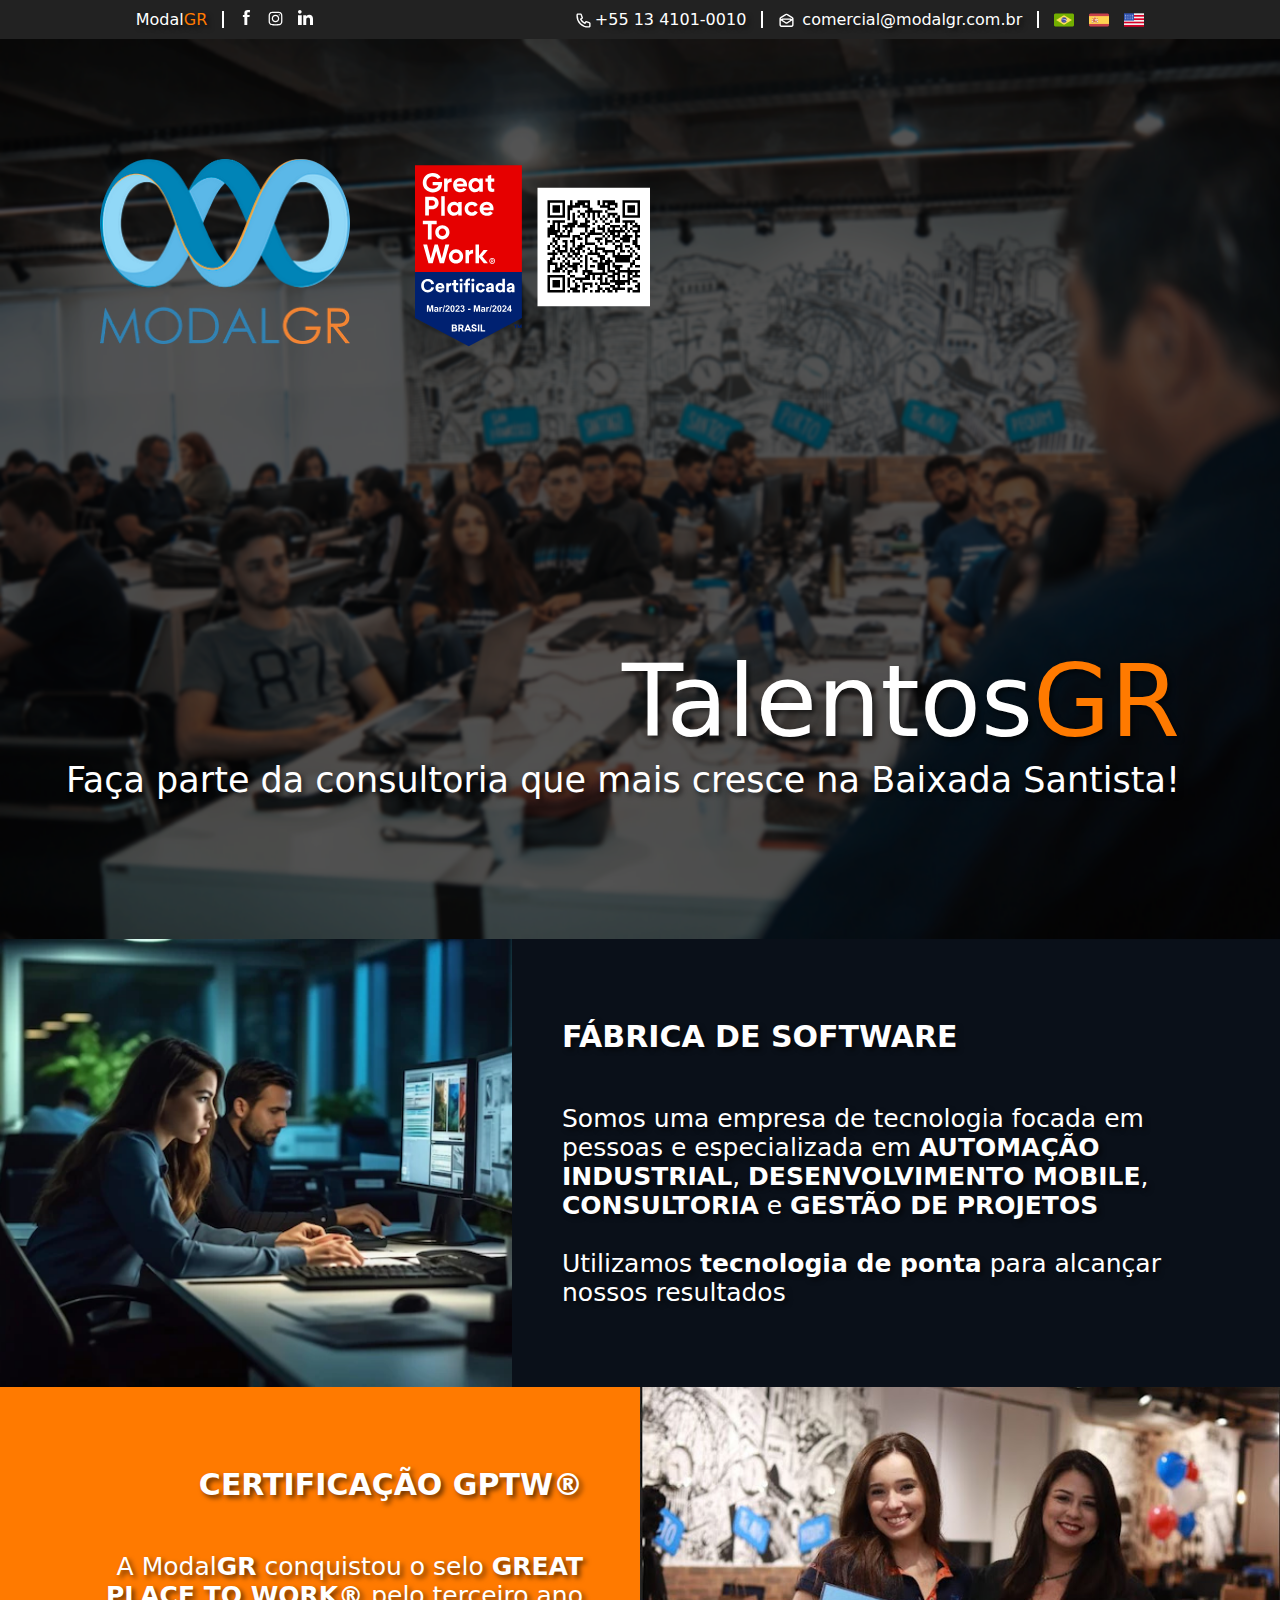
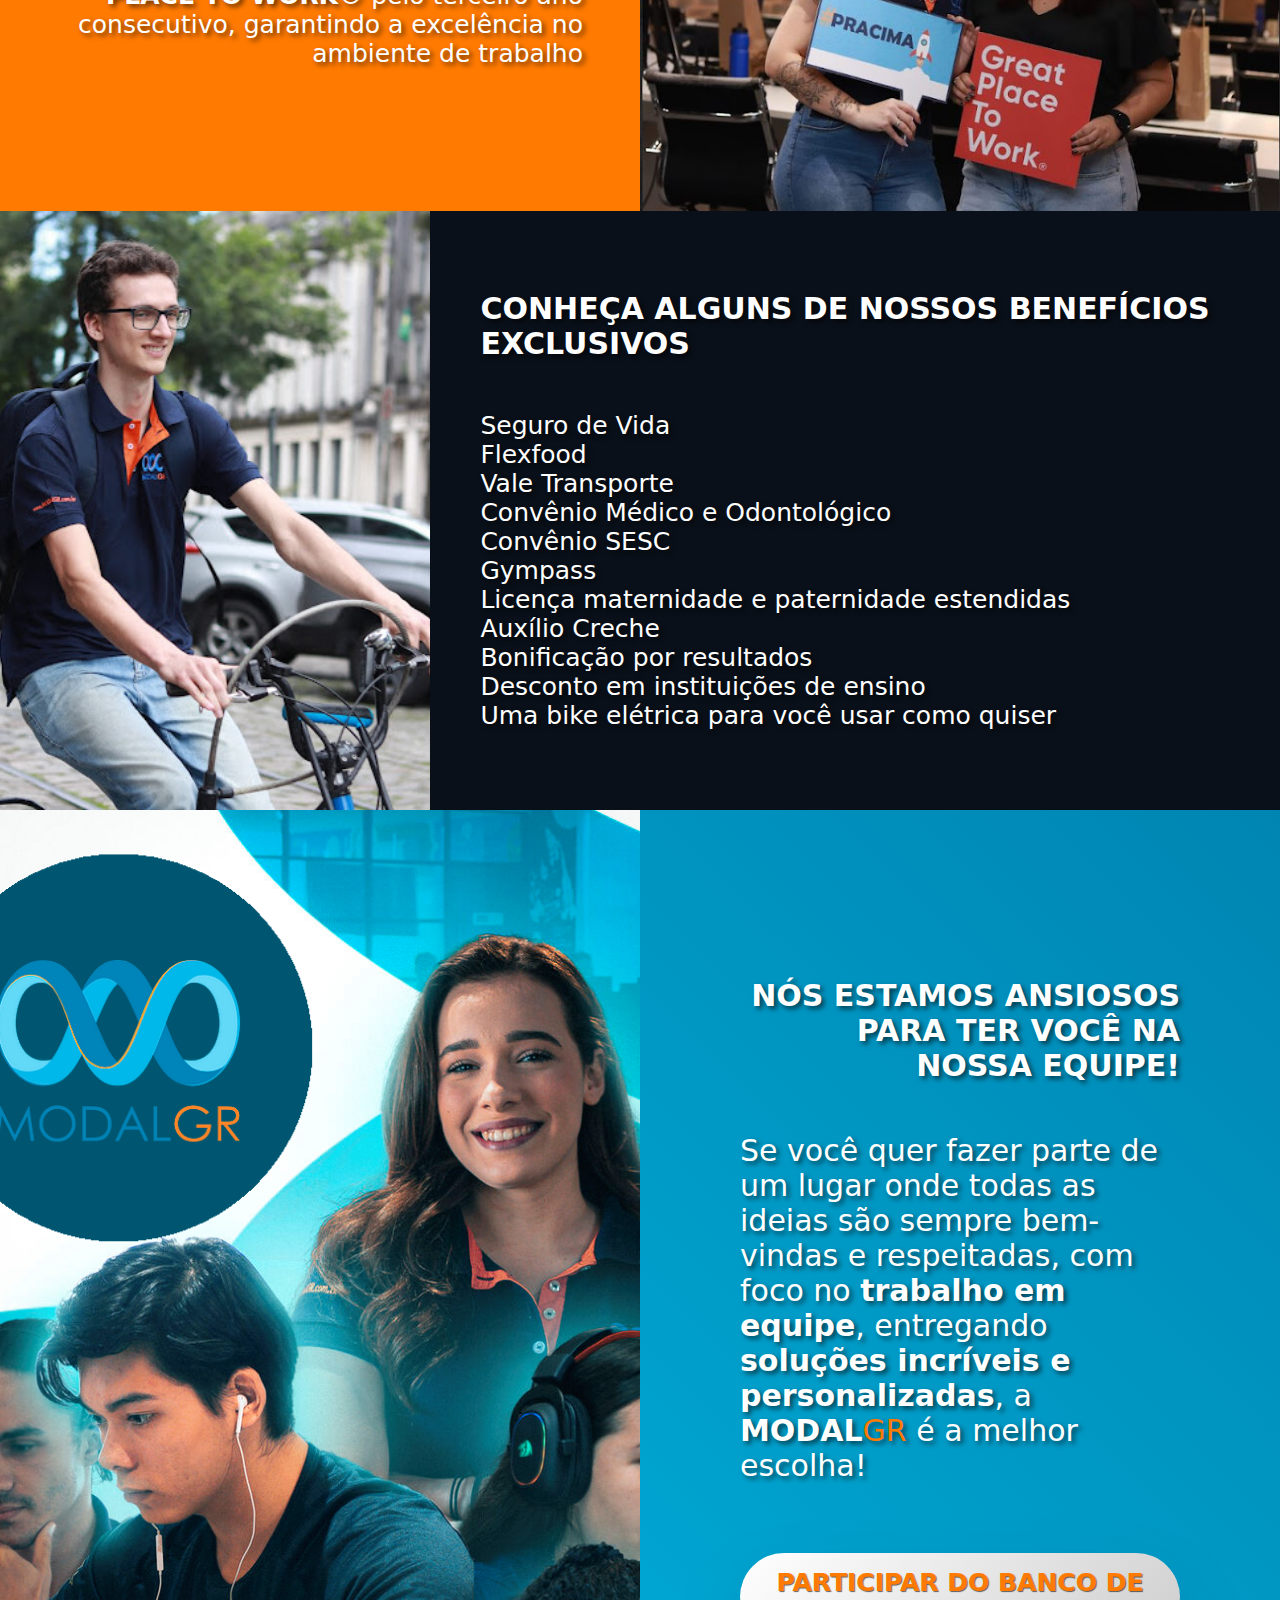
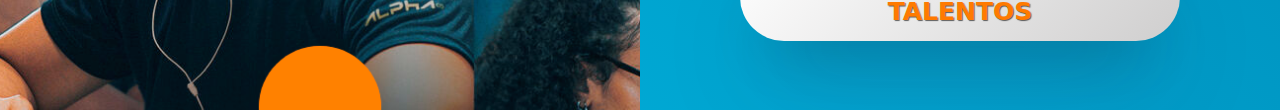
==== index.html @ 8b61ebad "ADD: Alteracao nome talentosGR.html > index.html" ====
<!DOCTYPE html>
<html>

<head>
  <meta charset="utf-8">
  <meta name="viewport" content="width=device-width">
  <title>TalentosGR - Banco de Talentos</title>
  <link href="/css/global.css" rel="stylesheet" type="text/css" />
  <link rel="icon" type="images/x-icon" href="/img/logo-modalgr.png" />
</head>

<body>
  <script src="/js/talentosGR.js"></script>

  <header>
    <div id="menu">
      <ul id="social">
        <li><a href="https://modalgr.com.br/">Modal<span id="orange-text">GR</span></li>
        <li class="white-bar"></li>
        <li><a href="https://www.facebook.com/modalgr"><img class="icon-white-svg" src="/img/facebook.svg"
              alt="Facebook"></a></li>
        <li><a href="https://www.instagram.com/modalgr/"><img class="icon-white-svg" src="/img/instagram.svg"
              alt="Instagram"></a></li>
        <li><a href="https://www.linkedin.com/company/modalgr/mycompany/"><img class="icon-white-svg"
              src="/img/linkedin.svg" alt="LinkedIn"></a></li>
      </ul>
      <ul id="contacts">
        <li>
          <p>+55 13 4101-0010</p>
        </li>
        <li class="white-bar"></li>
        <li><a href="mailto:comercial@modalgr.com.br">comercial@modalgr.com.br</a></li>
        <li class="white-bar"></li>
        <li><a href="#"><img class="icon" src="/img/brazil.png" alt="Português do Brasil"></a></li>
        <li><a href="#"><img class="icon" src="/img/spain.png" alt="Espanhol"></a></li>
        <li><a href="#"><img class="icon" src="/img/us.png" alt="Inglês Americano"></a></li>
      </ul>
    </div>
  </header>

  <section id="hero">
    <ul>
      <li><a href="https://modalgr.com.br/"><img src="/img/logo-modalgr.png" alt="Logo ModalGR"></a></li>
      <li><a href="https://certificacao.gptw.info/certificated-company/67201640000130"><img src="/img/gptw.svg"
            alt="Certificação GPTW (Great Place To Work). Março de 2023 até março de 2024."></a></li>
    </ul>

    <div id="hero-action">
      <h1>Talentos<span id="orange-text">GR</span></h1>
      <h2>Faça parte da consultoria que mais cresce na Baixada Santista!</h2>
    </div>
  </section>

  <section id="fabrica">
    <img src="/img/pessoas8.webp" alt="Homem e mulher trabalhando em um computador">
    <div id="fabrica-text">
      <h3>FÁBRICA DE SOFTWARE</h3>
      <p>Somos uma empresa de tecnologia focada em pessoas e especializada em <span id="bold">AUTOMAÇÃO
          INDUSTRIAL</span>, <span id="bold">DESENVOLVIMENTO MOBILE</span>, <span id="bold">CONSULTORIA</span> e
        <span id="bold"> GESTÃO DE PROJETOS</span><br><br>
        Utilizamos <span id="bold">tecnologia de ponta</span> para alcançar nossos resultados
      </p>
    </div>
  </section>

  <section id="gptw">
    <div id="gptw-text">
      <h3>CERTIFICAÇÃO GPTW®</h3>
      <p>A Modal<span id="bold">GR</span> conquistou o selo <span id="bold"> GREAT PLACE TO WORK®</span> pelo terceiro
        ano consecutivo, garantindo a excelência no
        ambiente de trabalho
      </p>
    </div>
    <img src="/img/pessoas6.jpg"
      alt="Duas mulheres segurando duas placas. À esquerda lê-se: PRACIMA. À direita lê-se: GREAT PLACE TO WORK.">
  </section>

  <section id="beneficios">
    <img src="/img/pessoas9.jpg" alt="">
    <div id="beneficios-text">
      <h3>CONHEÇA ALGUNS DE NOSSOS BENEFÍCIOS EXCLUSIVOS</h3>
      <ul>
        <li>
          <p>Seguro de Vida</p>
        </li>
        <li>
          <p>Flexfood</p>
        </li>
        <li>
          <p>Vale Transporte</p>
        </li>
        <li>
          <p>Convênio Médico e Odontológico</p>
        </li>
        <li>
          <p>Convênio SESC</p>
        </li>
        <li>
          <p>Gympass</p>
        </li>
        <li>
          <p>Licença maternidade e paternidade estendidas</p>
        </li>
        <li>
          <p>Auxílio Creche</p>
        </li>
        <li>
          <p>Bonificação por resultados</p>
        </li>
        <li>
          <p>Desconto em instituições de ensino</p>
        </li>
        <li>
          <p>Uma bike elétrica para você usar como quiser</p>
        </li>
      </ul>
    </div>
  </section>

  <section id="banco">
    <img src="/img/pessoas10.png" alt="">
    <div id="banco-text">
      <h3>NÓS ESTAMOS ANSIOSOS PARA TER VOCÊ NA NOSSA EQUIPE!</h3>
      <p>Se você quer fazer parte de um lugar onde todas as ideias são sempre bem-vindas e respeitadas, com foco no
        <span id="bold"> trabalho em equipe</span>, entregando <span id="bold"> soluções incríveis e
          personalizadas</span>, a <span id="bold">MODAL<span id="orange-text">GR</span></span> é a melhor escolha!
      </p>
      <a id="button-banco" href="">PARTICIPAR DO BANCO DE TALENTOS</a>
    </div>

  </section>
</body>

</html>
---- css/global.css ----
@import url(/css/hero.css);
@import url(/css/fabrica.css);
@import url(/css/gptw.css);
@import url(beneficios.css);
@import url(/css/banco.css);

* {
    box-sizing: border-box;
    padding: 0;
    margin: 0;
    scroll-behavior: smooth;
    transition: ease-in-out;
}

html{
    overflow-x: hidden;
}

:root {
    --cor-branco: #FFFFFF;
    --cor-preto: #000000;
    --cor-cinza: #222222;
    --cor-laranja: #FF7A00;
}

html {
    scroll-snap-type: y mandatory;
}

li {
    list-style-type: none;
}

.white-bar {
    height: 17px;
    width: 2px;
    background-color: var(--cor-branco);
}

.icon {
    width: 20px;
    height: 20px;
}

.icon-white-svg{
    width: 15px;
    height: 15px;
    filter: invert(100%) sepia(4%) saturate(17%) hue-rotate(128deg) brightness(104%) contrast(107%);
}

a,
p, h1, h2, h3 {
    font-family: system-ui, -apple-system, BlinkMacSystemFont, 'Segoe UI', Roboto, Oxygen, Ubuntu, Cantarell, 'Open Sans', 'Helvetica Neue', sans-serif;
    color: var(--cor-branco);
    text-decoration: none;
    text-shadow: 3px 3px 5px rgba(0, 0, 0, 0.6);
}

h1{
    font-size: 6.25rem;
}

h2{
    font-size: 2.188rem;
}

h3{
    font-size: 1.875rem
}

#bold{
    font-weight: bold;
}

#orange-text{
    font-weight: 500;
    color: var(--cor-laranja);
}
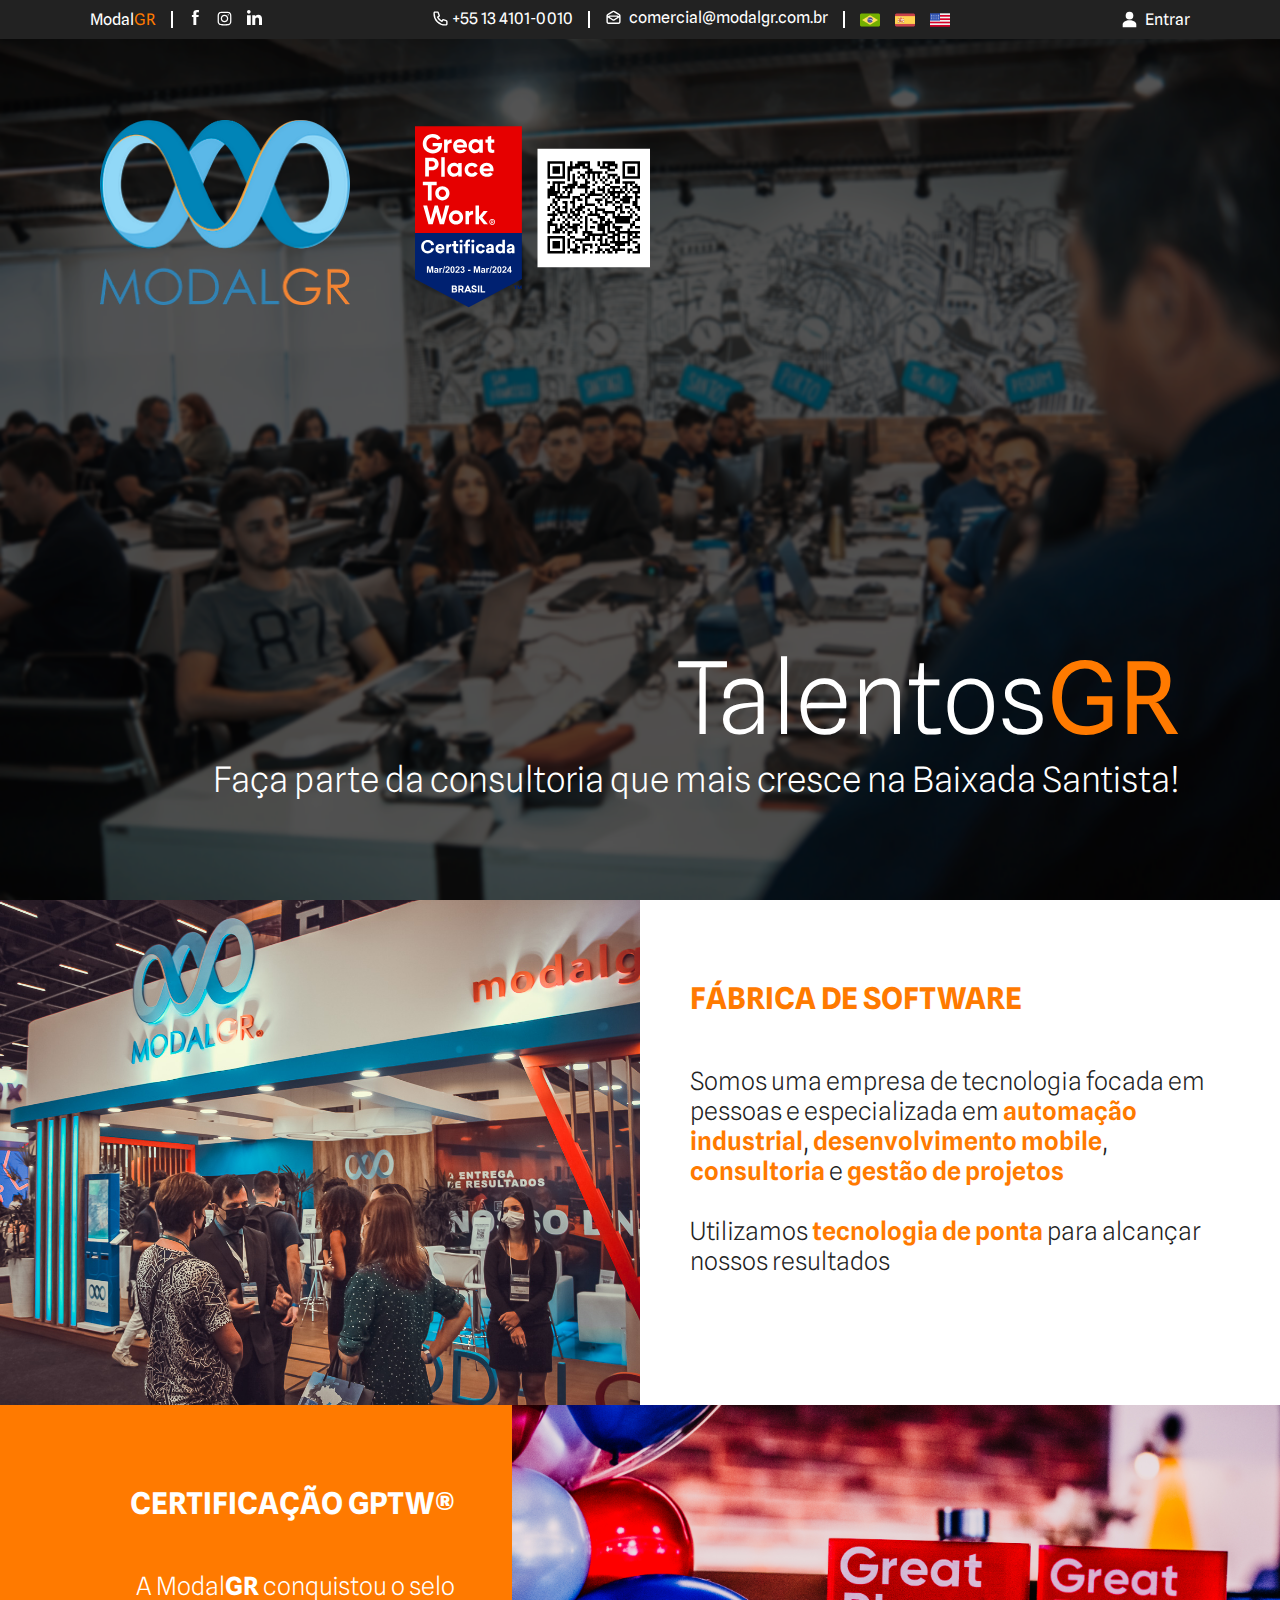
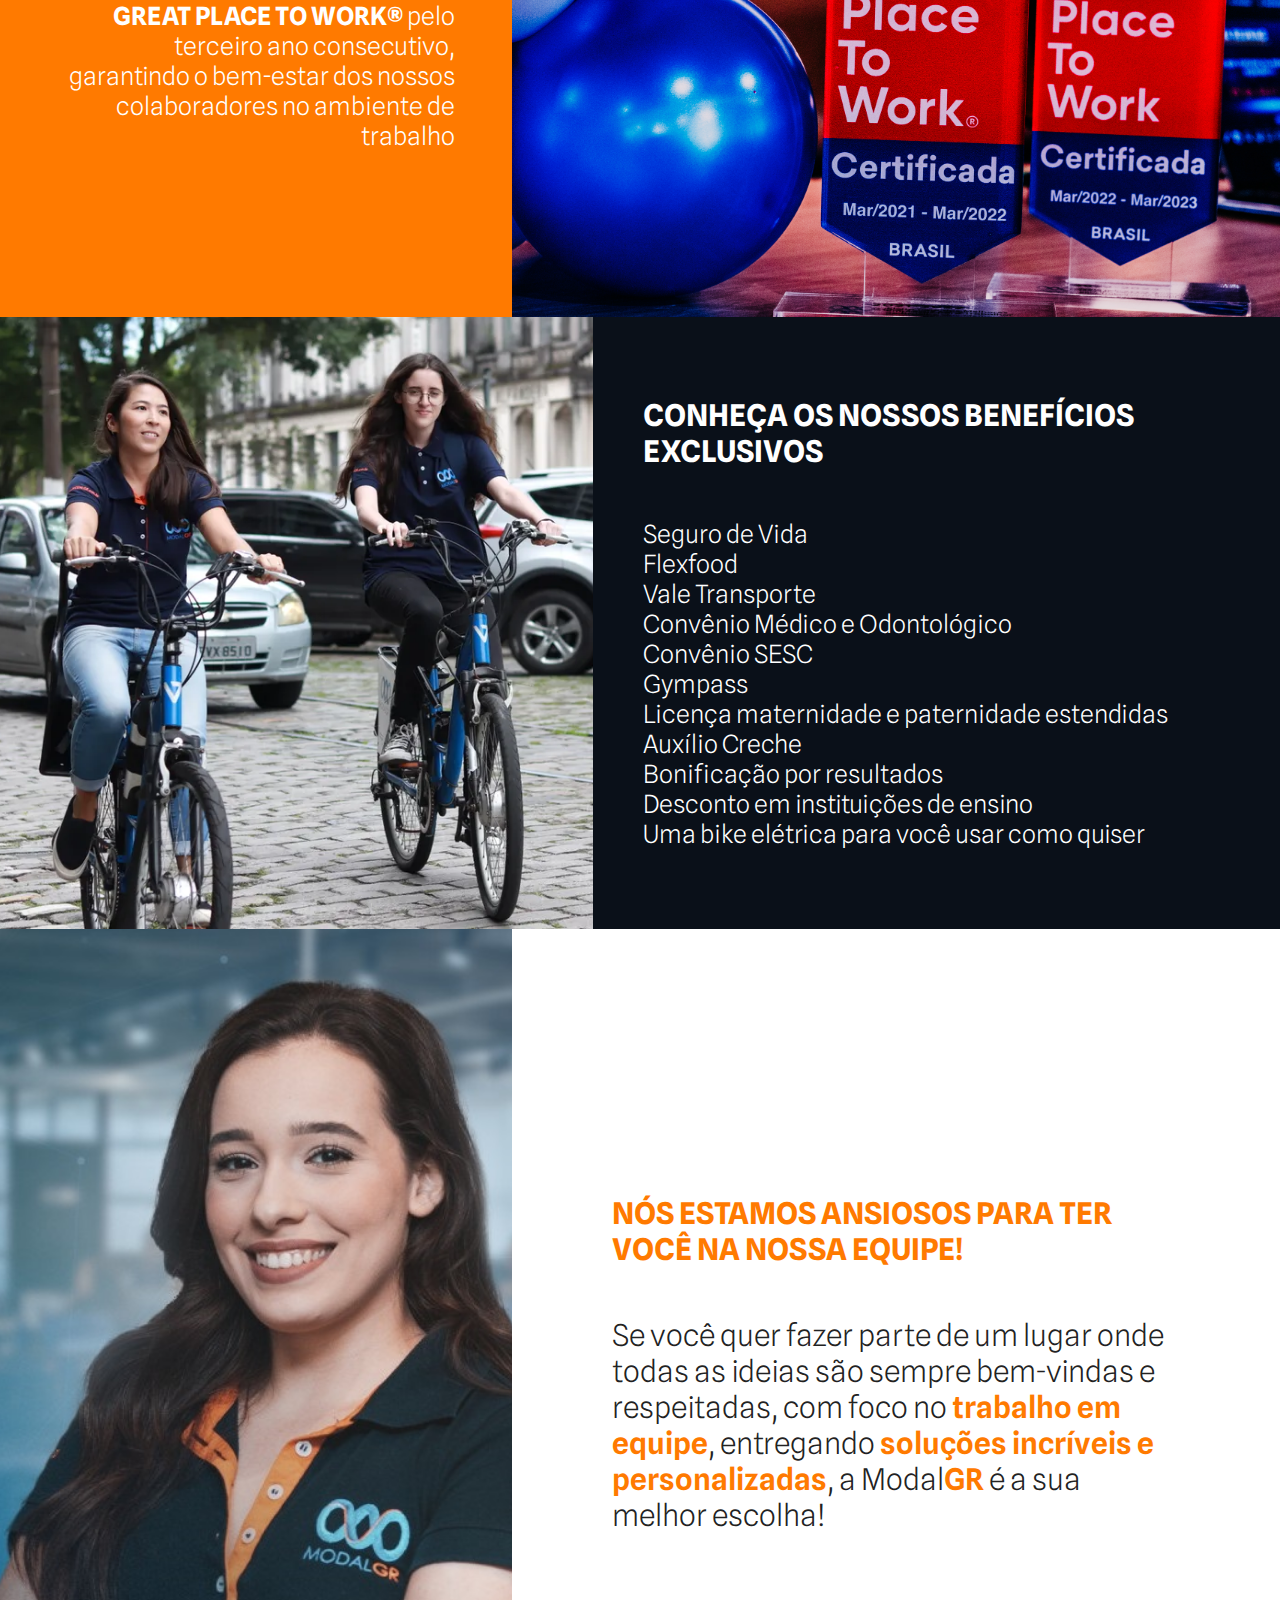
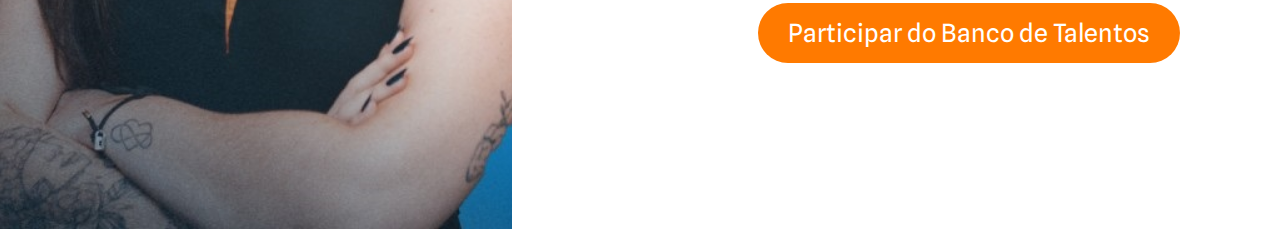
==== commit 3345e205: "FEAT: alteracoes de design" ====
--- a/index.html
+++ b/index.html
@@ -35,6 +35,10 @@
         <li><a href="#"><img class="icon" src="/img/spain.png" alt="Espanhol"></a></li>
         <li><a href="#"><img class="icon" src="/img/us.png" alt="Inglês Americano"></a></li>
       </ul>
+
+      <ul id="login">
+        <li><a href="#">Entrar</a></li>
+      </ul>
     </div>
   </header>
 
@@ -52,13 +56,14 @@
   </section>
 
   <section id="fabrica">
-    <img src="/img/pessoas8.webp" alt="Homem e mulher trabalhando em um computador">
+    <img src="/img/fabrica.jpg" alt="Homem e mulher trabalhando em um computador">
     <div id="fabrica-text">
       <h3>FÁBRICA DE SOFTWARE</h3>
-      <p>Somos uma empresa de tecnologia focada em pessoas e especializada em <span id="bold">AUTOMAÇÃO
-          INDUSTRIAL</span>, <span id="bold">DESENVOLVIMENTO MOBILE</span>, <span id="bold">CONSULTORIA</span> e
-        <span id="bold"> GESTÃO DE PROJETOS</span><br><br>
-        Utilizamos <span id="bold">tecnologia de ponta</span> para alcançar nossos resultados
+      <p>Somos uma empresa de tecnologia focada em pessoas e especializada em <span id="orange-text-bold">automação
+          industrial</span>, <span id="orange-text-bold">desenvolvimento mobile</span>, <span
+          id="orange-text-bold">consultoria</span> e
+        <span id="orange-text-bold"> gestão de projetos</span><br><br>
+        Utilizamos <span id="orange-text-bold">tecnologia de ponta</span> para alcançar nossos resultados
       </p>
     </div>
   </section>
@@ -66,19 +71,19 @@
   <section id="gptw">
     <div id="gptw-text">
       <h3>CERTIFICAÇÃO GPTW®</h3>
-      <p>A Modal<span id="bold">GR</span> conquistou o selo <span id="bold"> GREAT PLACE TO WORK®</span> pelo terceiro
-        ano consecutivo, garantindo a excelência no
-        ambiente de trabalho
+      <p>A Modal<span id="bold">GR</span> conquistou o selo <br> <span id="bold"> GREAT PLACE TO WORK®</span>
+        pelo terceiro
+        ano consecutivo, garantindo o bem-estar dos nossos colaboradores no ambiente de trabalho
       </p>
     </div>
-    <img src="/img/pessoas6.jpg"
+    <img src="/img/gptw.jpg"
       alt="Duas mulheres segurando duas placas. À esquerda lê-se: PRACIMA. À direita lê-se: GREAT PLACE TO WORK.">
   </section>
 
   <section id="beneficios">
-    <img src="/img/pessoas9.jpg" alt="">
+    <img src="/img/beneficios.png" alt="">
     <div id="beneficios-text">
-      <h3>CONHEÇA ALGUNS DE NOSSOS BENEFÍCIOS EXCLUSIVOS</h3>
+      <h3>CONHEÇA OS NOSSOS BENEFÍCIOS EXCLUSIVOS</h3>
       <ul>
         <li>
           <p>Seguro de Vida</p>
@@ -118,14 +123,14 @@
   </section>
 
   <section id="banco">
-    <img src="/img/pessoas10.png" alt="">
+    <img src="/img/bel.jfif" alt="">
     <div id="banco-text">
       <h3>NÓS ESTAMOS ANSIOSOS PARA TER VOCÊ NA NOSSA EQUIPE!</h3>
       <p>Se você quer fazer parte de um lugar onde todas as ideias são sempre bem-vindas e respeitadas, com foco no
-        <span id="bold"> trabalho em equipe</span>, entregando <span id="bold"> soluções incríveis e
-          personalizadas</span>, a <span id="bold">MODAL<span id="orange-text">GR</span></span> é a melhor escolha!
+        <span id="orange-text-bold"> trabalho em equipe</span>, entregando <span id="orange-text-bold"> soluções incríveis e
+          personalizadas</span>, a Modal<span id="orange-text-bold">GR</span> é a sua melhor escolha!
       </p>
-      <a id="button-banco" href="">PARTICIPAR DO BANCO DE TALENTOS</a>
+      <a href="/formulario.html">Participar do Banco de Talentos</a>
     </div>
 
   </section>
--- a/css/global.css
+++ b/css/global.css
@@ -3,6 +3,8 @@
 @import url(/css/gptw.css);
 @import url(beneficios.css);
 @import url(/css/banco.css);
+
+@import url('https://fonts.googleapis.com/css2?family=Spline+Sans:wght@300..700&display=swap');
 
 * {
     box-sizing: border-box;
@@ -10,6 +12,7 @@
     margin: 0;
     scroll-behavior: smooth;
     transition: ease-in-out;
+    font-family: "Spline Sans", sans-serif;
 }
 
 html{
@@ -48,14 +51,6 @@
     filter: invert(100%) sepia(4%) saturate(17%) hue-rotate(128deg) brightness(104%) contrast(107%);
 }
 
-a,
-p, h1, h2, h3 {
-    font-family: system-ui, -apple-system, BlinkMacSystemFont, 'Segoe UI', Roboto, Oxygen, Ubuntu, Cantarell, 'Open Sans', 'Helvetica Neue', sans-serif;
-    color: var(--cor-branco);
-    text-decoration: none;
-    text-shadow: 3px 3px 5px rgba(0, 0, 0, 0.6);
-}
-
 h1{
     font-size: 6.25rem;
 }
@@ -68,11 +63,20 @@
     font-size: 1.875rem
 }
 
+a{
+    text-decoration: none;
+}
+
 #bold{
     font-weight: bold;
 }
 
 #orange-text{
-    font-weight: 500;
+    font-weight: 400;
+    color: var(--cor-laranja);
+}
+
+#orange-text-bold{
+    font-weight: 600;
     color: var(--cor-laranja);
 }